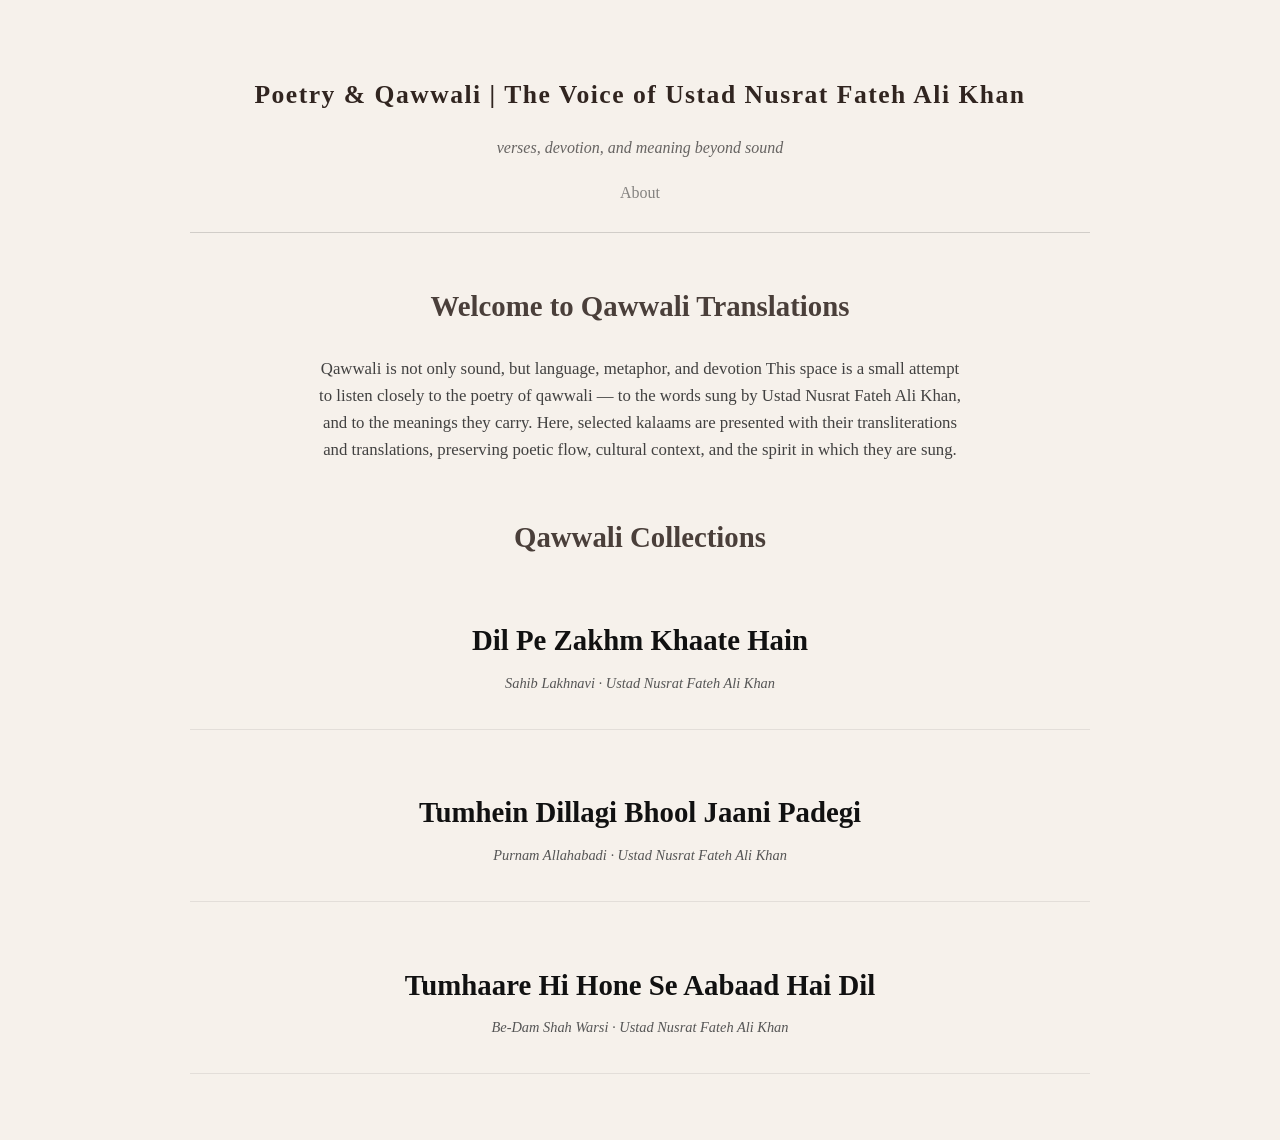
==== index.html @ 4b9709b7 "Inital commit: Qawwali Translations Site" ====
<!DOCTYPE html>
<html> 
    <head>
        <meta charset="UTF-8">
        <meta name="viewport" content="width=device-width, initial-scale=1.0" >
        
        <link href="https://fonts.googleapis.com/css2?family=Spectral:wght@300;400&display=swap" rel="stylesheet">


        <link rel="stylesheet" href="style.css">

        <title> Qawwali Translations | Urdu Lyrics & Meanings </title>
        <meta name="description"
              content="A curated collection of Nusrat Fateh Ali Khan qawwalis with Urdu lyrics, Hindi transliterations, and English translations preserving poetic essence." />
       
       <meta name="keywords" 
              content="Nusrat Fateh Ali Khan, Qawwali translations, Urdu poetry, Sufi music, UNFAK, Qawwali lyrics meaning">

       <meta name="author"
               content="UNFAK Qawwali Translations">
    </head>

        
    <body>
         <header>
                <h1 class="site-title"> Poetry & Qawwali | The Voice of Ustad Nusrat Fateh Ali Khan </h1>
                <p class="site-tagline"> verses, devotion, and meaning beyond sound </p>

                <nav class="main-nav">
                  <a href="about.html">About</a>
                </nav>
            </header>

            <div class="section">
            <h2> Welcome to Qawwali Translations </h2>
           
            <p class="intro">  
                Qawwali is not only sound, but language, metaphor, and devotion
                This space is a small attempt to listen closely to the poetry of qawwali —
                to the words sung by Ustad Nusrat Fateh Ali Khan, and to the meanings they carry.
                Here, selected kalaams are presented with their transliterations and translations,
                preserving poetic flow, cultural context, and the spirit in which they are sung.
             </p>
             </div>
        
            <section class="song-list">
            <div class="section">
            <h2> Qawwali Collections </h2>

            <div class="song-entry">
                 <a href="DilPeZakhmKhaateHain.html" class="song-link">
                 <span class="song-title">Dil Pe Zakhm Khaate Hain</span>
                 <span class="song-meta">Sahib Lakhnavi · Ustad Nusrat Fateh Ali Khan</span>
            </a> </div>
            
            <div class="song-entry">
                 <a href="Dillagi.html" class="song-link">
                 <span class="song-title">Tumhein Dillagi Bhool Jaani Padegi</span>
                 <span class="song-meta">Purnam Allahabadi · Ustad Nusrat Fateh Ali Khan</span>
            </a> </div>

            <div class="song-entry">
                  <a href="Aabad-Hai-Dil.html" class="song-link">
                  <span class="song-title">Tumhaare Hi Hone Se Aabaad Hai Dil</span>
                  <span class="song-meta">Be-Dam Shah Warsi · Ustad Nusrat Fateh Ali Khan</span>
             </a> </div>

             
     </body>
       </html>
---- style.css ----
@import url('https://fonts.googleapis.com/css2?family=Noto+Nastaliq+Urdu&display=swap');

body {
  background-image: url('https://www.transparenttextures.com/patterns/old-wall.png');
  background-color: #f6f1eb;
  font-family: Georgia, 'Times New Roman', Times, serif;
  color: #2f2f2f;
  line-height: 1.7;
  padding: 40px 20px;
  max-width: 900px;
  margin: 0 auto;
  font-weight: 400;
}

h1 {
  font-size: 2em;
  font-weight: 600;
  margin-top: 2rem;
  margin-bottom: 0.8rem;
  color: #312520;
  letter-spacing: 0.02em;
  text-align: center;
}

h2 {
  font-size: 1.8em;
  font-weight: 600;
  color: #4a3f3a;
  margin-top: 3rem;
  margin-bottom: 1.2rem;
}

body {
  max-width: 900px;
  margin: 0 auto;
  padding: 40px 20px;
  line-height: 1.8;
}

.credit {
  font-style: italic;
  color: #555;
  margin-bottom: 18px;
  margin-top: 6px;
}

.insight{
  background-color: rgba(255, 255, 255, 0.6);
  padding: 18px 22px;
  margin: 25px 0 35px 0;
  border-left: 4px solid #c4a484;
  font-style: italic;
  line-height: 1.7;
  font-size: 0.95rem;
  opacity: 0.85;
  border-radius: 14px;
}

.english {
  margin: 0;
  line-height: 1.6;
  font-weight: 500;
  font-size: 1.05rem;
  padding-bottom: 1.5rem;
  margin-bottom: 4px;
  letter-spacing: 0.02em;
  text-align: center;
}

.hindi {
  font-style: italic;
  opacity: 0.9;
  font-size: 0.95rem;
  margin-bottom: 0.4rem;
  margin: 8px 0;
  text-align: center;
}

.urdu {
  font-family: 'Noto Nastaliq Urdu', serif;
  direction: rtl;
  text-align: right;
  font-size: 0.8rem;
  margin-top: 0.5rem;
  margin-bottom: 0.4rem;
  line-height: 2;
  margin: 12px 0;
}

.translation {
  font-style: italic;
  margin-top: 4px;
  font-size: 0.9em;
  opacity: 0.7;
  color: #211f1f;
  text-align: center;
  margin: 8px 0;
}

.lyric-block {
  margin: 40px auto;
  border-bottom: 1px solid rgba(0,0,0,0.06);
  max-width: 800px;
  padding: 14px 22px;
  position: relative;
  border-left: 3px solid #c4a88c; /* warm sand-gold */
  background-color: rgba(255, 255, 255, 0.4);
}

.lyric-block p {
  margin: 6px 0;
}

.site-footer {
  margin-top: 80px;
  padding: 30px 20px;
  border-top: 1px solid #ccc;
  text-align: center;
  font-size: 0.85rem;
  color: #555;
  line-height: 1.6;
}

.site-footer p {
  margin: 0.5rem 0;
  font-size: 0.9em;
  color: #383737;
}

.footer-highlight {
  font-style: italic;
  color: #333;
}

.signature {
  margin-top: 1.5rem;
  font-size: 0.85em;
  color: #777;
}

@media (max-width: 600px) {
  .urdu {
    text-align: left;
    direction: rtl;
    margin-top: 0.6rem;
    font-size: 1rem;
    opacity: 0.85;
  }
}   

.intro {
  max-width: 650px;
  margin: 1.5rem auto 3rem;
  text-align: center;
  font-size: 1.05rem;
  line-height: 1.6;
  opacity: 0.9;
}

.song-list {
  margin-top: 1.5rem;
}

.song-entry {
  margin-bottom: 1.6rem;
  padding: 0.8rem 0;
  border-bottom: 1px solid rgba(0,0,0,0.08);
}

.song-entry h3 {
  margin-bottom: 0.3rem;
}

.song-entry p {
  margin-top: 0;
  font-size: 0.85rem;
  color: #666;
}

.song-link {
  display: block;
  padding: 1.2rem 0;
  text-decoration: none;
  color: #3a2f2a;
  border-bottom: 1px solid rgba(0,0,0,0.08);
  cursor: pointer;
  transition: all 0.25s ease;
}

.song-link:last-child {
  border-bottom: none;
}

.song-title {
  display: inline-block;
  font-size: 1.8rem;
  font-weight: 600;
  color: #111;
  text-decoration: none;
  text-align: center;
}

.song-title::after {
  content: "";
  position: absolute;
  left: 0;
  bottom: -4px;
  width: 0%;
  height: 1px;
  background-color: #6b4a3a;
  transition: width 0.3s ease;
}

.song-card a {
  text-decoration: none;
  color: inherit;
}

.song-card a:hover {
  text-decoration: underline;
}

.song-meta {
  font-family: "Alegreya", serif;
  display: block;
  font-size: 0.9rem;
  margin-top: 4px;
  color: #555;
  font-style: italic;
}

.song-link:hover {
  color: #6b4a3a;
  opacity: 0.85;
  width: 100%;
  transform: translateX(4px);
}

header {
  text-align: center;
  padding-bottom: 1.5rem;
  border-bottom: 1px solid rgba(0,0,0,0.15);
  margin-bottom: 3rem;
}

.about-content {
  max-width: 700px;
  margin: 3rem auto 4rem;
}

.about-content p {
  margin-bottom: 1.4rem;
  line-height: 1.7;
  opacity: 0.9;
}

.about-intro {
  font-size: 1.1rem;
  margin-bottom: 2rem;
}

.about-note {
  font-style: italic;
  opacity: 0.7;
}

.main-nav {
  margin-top: 1rem;
  font-size: 0.9rem;
  text-align: center;
  opacity: 0.7;
}

.main-nav a {
  margin: 0 10px;
  text-decoration: none;
  font-size: 1rem;
  opacity: 0.8;
  color: inherit;
}

.main-nav a:hover {
  opacity: 1;
  text-decoration: underline;
}

.site-header {
  padding-bottom: 1.2rem;
  margin-bottom: 2rem;
  text-align: center;
  padding: 2.5rem 1rem 2rem;
  border-bottom: 1px solid rgba(0, 0, 0, 0.15);
  font-size: 1.2rem;
  font-weight: 400;
}

.site-title {
  font-weight: 600;
  font-size: 1.6rem;
  letter-spacing: 1.5px;
  margin-bottom: 0.4rem;
}

.site-tagline {
  font-style: italic;
  font-size: 1rem;
  color: #2b2929;
  margin-bottom: 1rem;
  opacity: 0.7;
}

.site-nav {
  font-size: 0.95rem;
  margin-top: 0.6rem;
  opacity: 0.75;  
}

.site-nav a {
  text-decoration: none;
  color: #333;
  margin: 0 0.4rem;
}

.site-nav a:hover {
  text-decoration: underline;
}

.nav-separator {
  margin: 0 0.2rem;
  color: #3f3d3d;
  opacity: 100; 
}

h1.song-title {
  font-size: 1.8rem;
}

.section-title {
  margin-top: 4rem;
}

.section {
  text-align: center;
}

.page-wrapper {
  max-width: 700px;
  margin: 0 auto;
  padding: 2rem 1.2rem;
}

@media (max-width: 768px) {
  body {
    font-size: 15px;
    line-height: 1.6;
  }
  h1, h2 {
    font-size: 1.6rem;
    margin-bottom: 0.6rem;
  }
  .lyric-block, .translation, .content-box {
    padding: 16px 14px;
    margin: 18px auto;
  }
  .lyric-block p, .translation p {
    margin: 6px 0;
    line-height: 1.5;
  }
  .urdu {
    line-height: 1.8;
    margin-top: 6px;
  }

  .translation {
    font-size: 0.9rem;
    margin-top: 6px;
  }
}

.lyric-block, .translation, .content-box {
  border-radius: 14px;
}

@media (max-width: 600px) {
  .song-title {
    font-size: 1.5rem;     /* smaller, elegant */
    line-height: 1.3;
    margin-top: 1.5rem;
    margin-bottom: 1rem;
  }
}

.urdu-notes {
  margin-top: 14px;
  padding-top: 8px;
  border-top: 1px solid rgba(160, 130, 90, 0.35);
  font-size: 0.85em;
  line-height: 1.6;
  opacity: 0.85;
  font-style: normal;
}

.urdu-notes-title {
  font-weight: 600;
  margin-bottom: 6px;
  font-style: italic;
}

.note-item {
  margin-top: 4px;
}

.note-word {
  font-weight: 600;
  font-family: "Lora", serif;
}
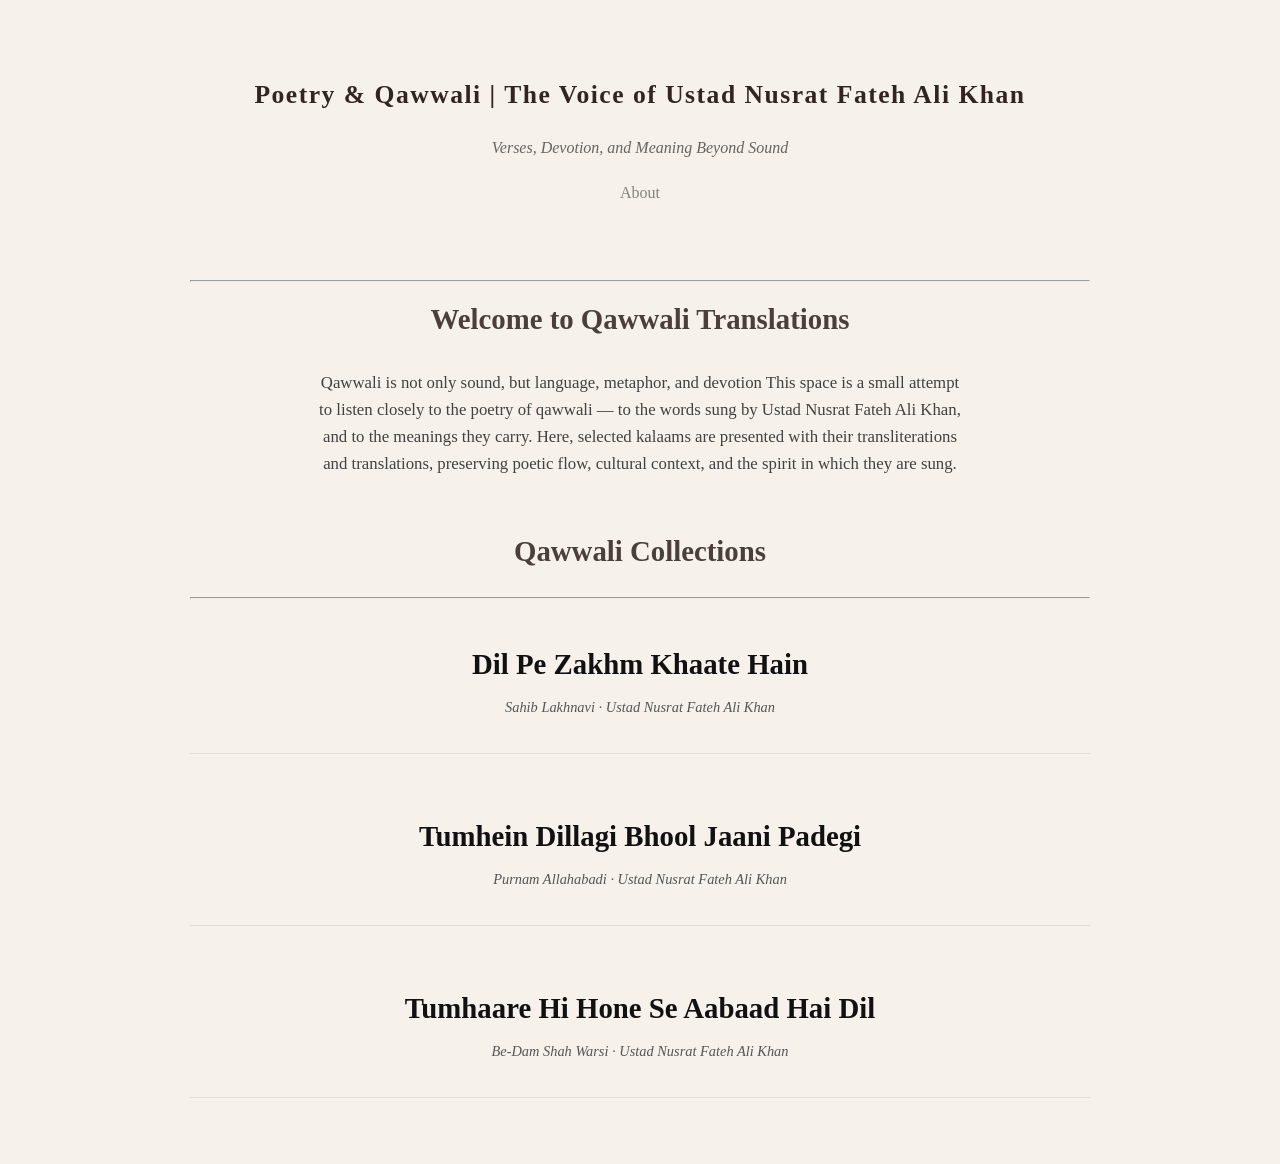
==== commit a731bf26: "Reduce spacing between header and qawwali names, add horizontal lines in index page" ====
--- a/index.html
+++ b/index.html
@@ -24,12 +24,14 @@
     <body>
          <header>
                 <h1 class="site-title"> Poetry & Qawwali | The Voice of Ustad Nusrat Fateh Ali Khan </h1>
-                <p class="site-tagline"> verses, devotion, and meaning beyond sound </p>
+                <p class="site-tagline"> Verses, Devotion, and Meaning Beyond Sound </p>
 
                 <nav class="main-nav">
                   <a href="about.html">About</a>
                 </nav>
             </header>
+
+            <hr>
 
             <div class="section">
             <h2> Welcome to Qawwali Translations </h2>
@@ -46,6 +48,7 @@
             <section class="song-list">
             <div class="section">
             <h2> Qawwali Collections </h2>
+            <hr>
 
             <div class="song-entry">
                  <a href="DilPeZakhmKhaateHain.html" class="song-link">
--- a/style.css
+++ b/style.css
@@ -11,6 +11,7 @@
   max-width: 900px;
   margin: 0 auto;
   font-weight: 400;
+  text-align: justify;
 }
 
 h1 {
@@ -27,8 +28,9 @@
   font-size: 1.8em;
   font-weight: 600;
   color: #4a3f3a;
-  margin-top: 3rem;
+  margin-top: 0.8rem;
   margin-bottom: 1.2rem;
+  text-align: center;
 }
 
 body {
@@ -36,6 +38,7 @@
   margin: 0 auto;
   padding: 40px 20px;
   line-height: 1.8;
+  text-align: justify;
 }
 
 .credit {
@@ -43,6 +46,7 @@
   color: #555;
   margin-bottom: 18px;
   margin-top: 6px;
+  text-align: center;
 }
 
 .insight{
@@ -55,6 +59,7 @@
   font-size: 0.95rem;
   opacity: 0.85;
   border-radius: 14px;
+  text-align: center;
 }
 
 .english {
@@ -240,7 +245,6 @@
 header {
   text-align: center;
   padding-bottom: 1.5rem;
-  border-bottom: 1px solid rgba(0,0,0,0.15);
   margin-bottom: 3rem;
 }
 
@@ -399,6 +403,7 @@
   line-height: 1.6;
   opacity: 0.85;
   font-style: normal;
+  text-align: center;
 }
 
 .urdu-notes-title {
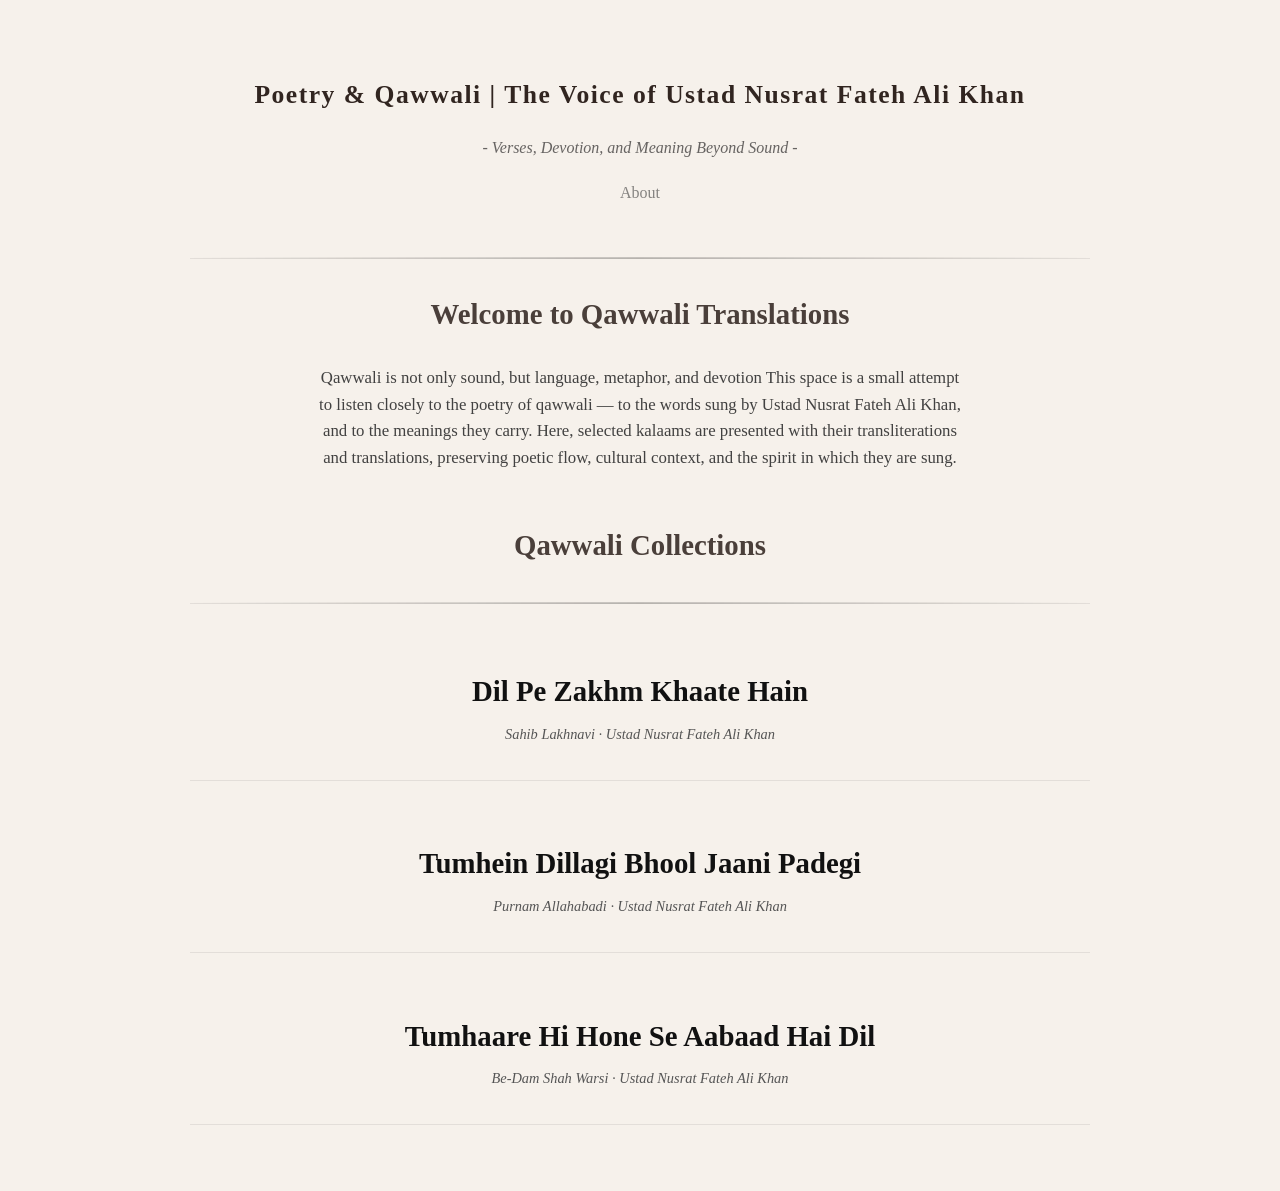
==== commit 17aa8530: "All the updation done" ====
--- a/index.html
+++ b/index.html
@@ -24,7 +24,7 @@
     <body>
          <header>
                 <h1 class="site-title"> Poetry & Qawwali | The Voice of Ustad Nusrat Fateh Ali Khan </h1>
-                <p class="site-tagline"> Verses, Devotion, and Meaning Beyond Sound </p>
+                <p class="site-tagline"> - Verses, Devotion, and Meaning Beyond Sound - </p>
 
                 <nav class="main-nav">
                   <a href="about.html">About</a>
--- a/style.css
+++ b/style.css
@@ -28,8 +28,8 @@
   font-size: 1.8em;
   font-weight: 600;
   color: #4a3f3a;
-  margin-top: 0.8rem;
-  margin-bottom: 1.2rem;
+  margin-top: 0.4rem;
+  margin-bottom: 1rem;
   text-align: center;
 }
 
@@ -244,8 +244,26 @@
 
 header {
   text-align: center;
-  padding-bottom: 1.5rem;
-  margin-bottom: 3rem;
+  padding-bottom: 1.2rem;
+  margin-bottom: 0.6rem;
+}
+
+.site-header {
+  padding-bottom: 1rem;
+  margin-bottom: 0.6rem;
+  text-align: center;
+  padding: 2.5rem 1rem 2rem;
+  border-bottom: 1px solid rgba(0, 0, 0, 0.15);
+  font-size: 1.2rem;
+  font-weight: 400;
+}
+
+hr {
+  border: none;
+  height: 1px;
+  border-bottom: 1px solid rgba(0,0,0,0.08);
+  margin: 30px 0;
+  background: linear-gradient(to right, transparent, rgba(0,0,0,0.2), transparent);
 }
 
 .about-content {
@@ -287,16 +305,6 @@
 .main-nav a:hover {
   opacity: 1;
   text-decoration: underline;
-}
-
-.site-header {
-  padding-bottom: 1.2rem;
-  margin-bottom: 2rem;
-  text-align: center;
-  padding: 2.5rem 1rem 2rem;
-  border-bottom: 1px solid rgba(0, 0, 0, 0.15);
-  font-size: 1.2rem;
-  font-weight: 400;
 }
 
 .site-title {
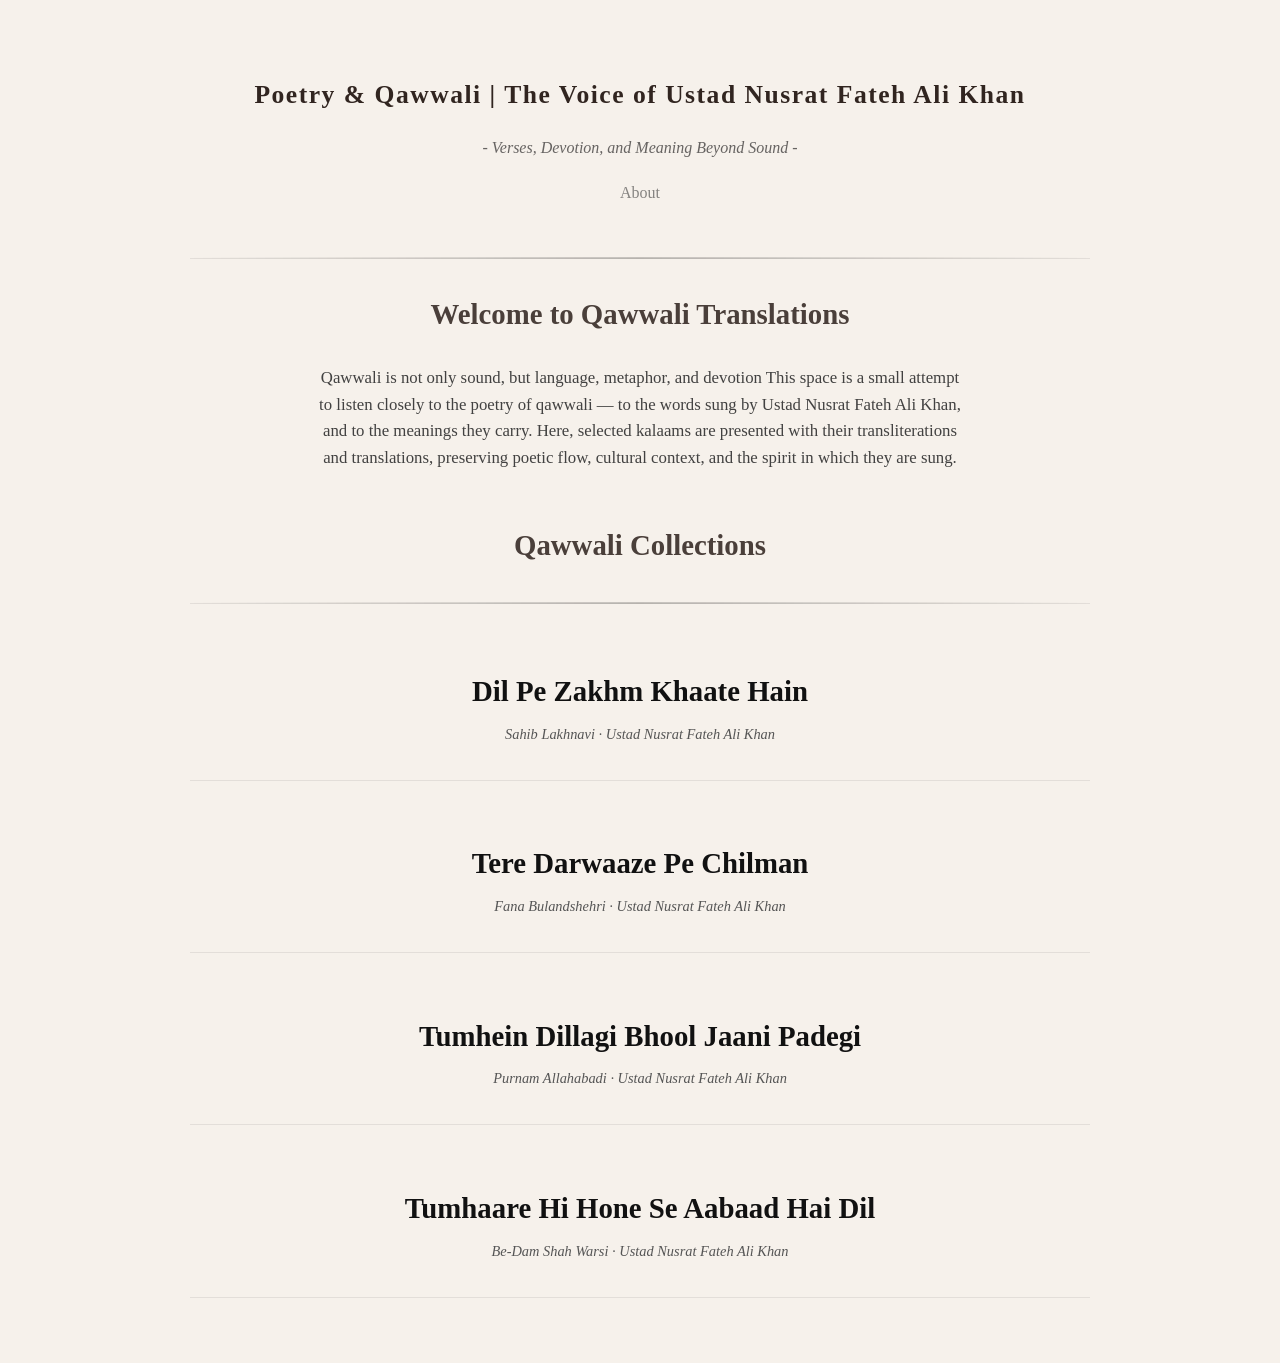
==== commit ab73c2bd: "Initial commit: Add Tere Darwaaze Pe and other song pages" ====
--- a/index.html
+++ b/index.html
@@ -55,6 +55,12 @@
                  <span class="song-title">Dil Pe Zakhm Khaate Hain</span>
                  <span class="song-meta">Sahib Lakhnavi · Ustad Nusrat Fateh Ali Khan</span>
             </a> </div>
+
+            <div class="song-entry">
+                 <a href="TereDarwaazePe.html" class="song-link">
+                 <span class="song-title">Tere Darwaaze Pe Chilman</span>
+                 <span class="song-meta">Fana Bulandshehri · Ustad Nusrat Fateh Ali Khan</span>
+            </a> </div>
             
             <div class="song-entry">
                  <a href="Dillagi.html" class="song-link">
--- a/style.css
+++ b/style.css
@@ -86,7 +86,7 @@
   font-family: 'Noto Nastaliq Urdu', serif;
   direction: rtl;
   text-align: right;
-  font-size: 0.8rem;
+  font-size: 0.6rem;
   margin-top: 0.5rem;
   margin-bottom: 0.4rem;
   line-height: 2;
@@ -428,3 +428,142 @@
   font-weight: 600;
   font-family: "Lora", serif;
 }
+
+/* Large container for each lyric set */
+.lyric-section {
+  margin: 50px auto;
+  padding: 30px;
+  max-width: 800px;
+  background-color: rgba(255, 255, 255, 0.8);
+  border: 2px solid #c4a484;
+  border-radius: 12px;
+  box-shadow: 0 4px 12px rgba(0, 0, 0, 0.08);
+}
+
+/* Subtle internal sections within the main box */
+.lyric-content-section {
+  margin-bottom: 12px;  /* Reduced from 18px */
+  padding: 20px 0;
+  position: relative;
+}
+
+.lyric-content-section:not(:last-child)::after {
+  content: '';
+  position: absolute;
+  bottom: 0;
+  left: 0;
+  right: 0;
+  height: 1px;
+  background: linear-gradient(90deg, transparent 0%, #c4a484 20%, #c4a484 80%, transparent 100%);
+  opacity: 0.3;
+}
+
+/* Alternative: subtle background variations instead of lines */
+.lyrics-text-section {
+  background-color: rgba(245, 235, 220, 0.4);
+  border-radius: 6px;
+  padding: 12px;  /* Reduced from 16px */
+  margin-bottom: 12px;  /* Reduced from 18px */
+}
+
+.lyrics-text-section .english {
+  margin-bottom: 12px;
+}
+
+.lyrics-text-section .hindi {
+  margin-bottom: 8px;
+}
+
+.lyrics-text-section .urdu {
+  margin-bottom: 8px;
+}
+
+.translation-section {
+  background-color: rgba(240, 240, 240, 0.3);
+  border-radius: 6px;
+  padding: 20px;
+  margin-bottom: 25px;
+}
+
+.word-breakdown-section {
+  background-color: rgba(255, 250, 240, 0.4);
+  border-radius: 6px;
+  padding: 6px 12px 12px 12px;  /* Less top padding, more bottom */
+  margin-bottom: 12px;
+}
+
+.interpretation-section {
+  background-color: rgba(235, 225, 210, 0.3);
+  border-radius: 6px;
+  padding: 6px 12px 12px 12px;  /* Less top padding, more bottom */
+}
+
+/* Section titles */
+.section-title {
+  font-weight: 700;
+  font-style: italic;
+  margin-bottom: 6px;
+  color: #4a3f3a;
+  font-size: 0.95em;
+  text-transform: uppercase;
+  letter-spacing: 0.5px;
+  margin-top: 15px;
+  padding-bottom: 3px;  /* Add space between text and underline */
+}
+
+.breakdown-item {
+  margin-bottom: 10px;
+  line-height: 1.6;
+  padding-left: 8px;
+}
+
+.breakdown-word {
+  font-weight: 600;
+  color: #2f4f4f; /* Dark slate gray */
+}
+
+.translation-divider {
+  height: 1px;
+  background: linear-gradient(90deg, transparent 0%, #c4a484 30%, #c4a484 70%, transparent 100%);
+  margin: 8px 0;  /* Reduced from 12px */
+  opacity: 0.4;
+}
+  line-height: 1.7;
+  font-size: 0.95em;
+}
+
+.interpretation-title {
+  font-weight: 600;
+  font-style: italic;
+  margin-bottom: 10px;
+  color: #155724; /* Dark green */
+}
+
+body {
+  background-color: #f6f1eb;
+}
+
+.lyric-section {
+  background-color: #faf8f5;
+  border: 2px solid #b8956a;
+}
+
+.lyrics-text-box {
+  background-color: #fffef9;
+  border-left-color: #b8956a;
+}
+
+.translation-box {
+  background-color: #f8f5f0;
+  border-left-color: #a8956a;
+}
+
+.word-breakdown-box {
+  background-color: #fbf7f1;
+  border-left-color: #9a8560;
+}
+
+.interpretation-box {
+  background-color: #fdfaf5;
+  border-left-color: #8a7550;
+}
